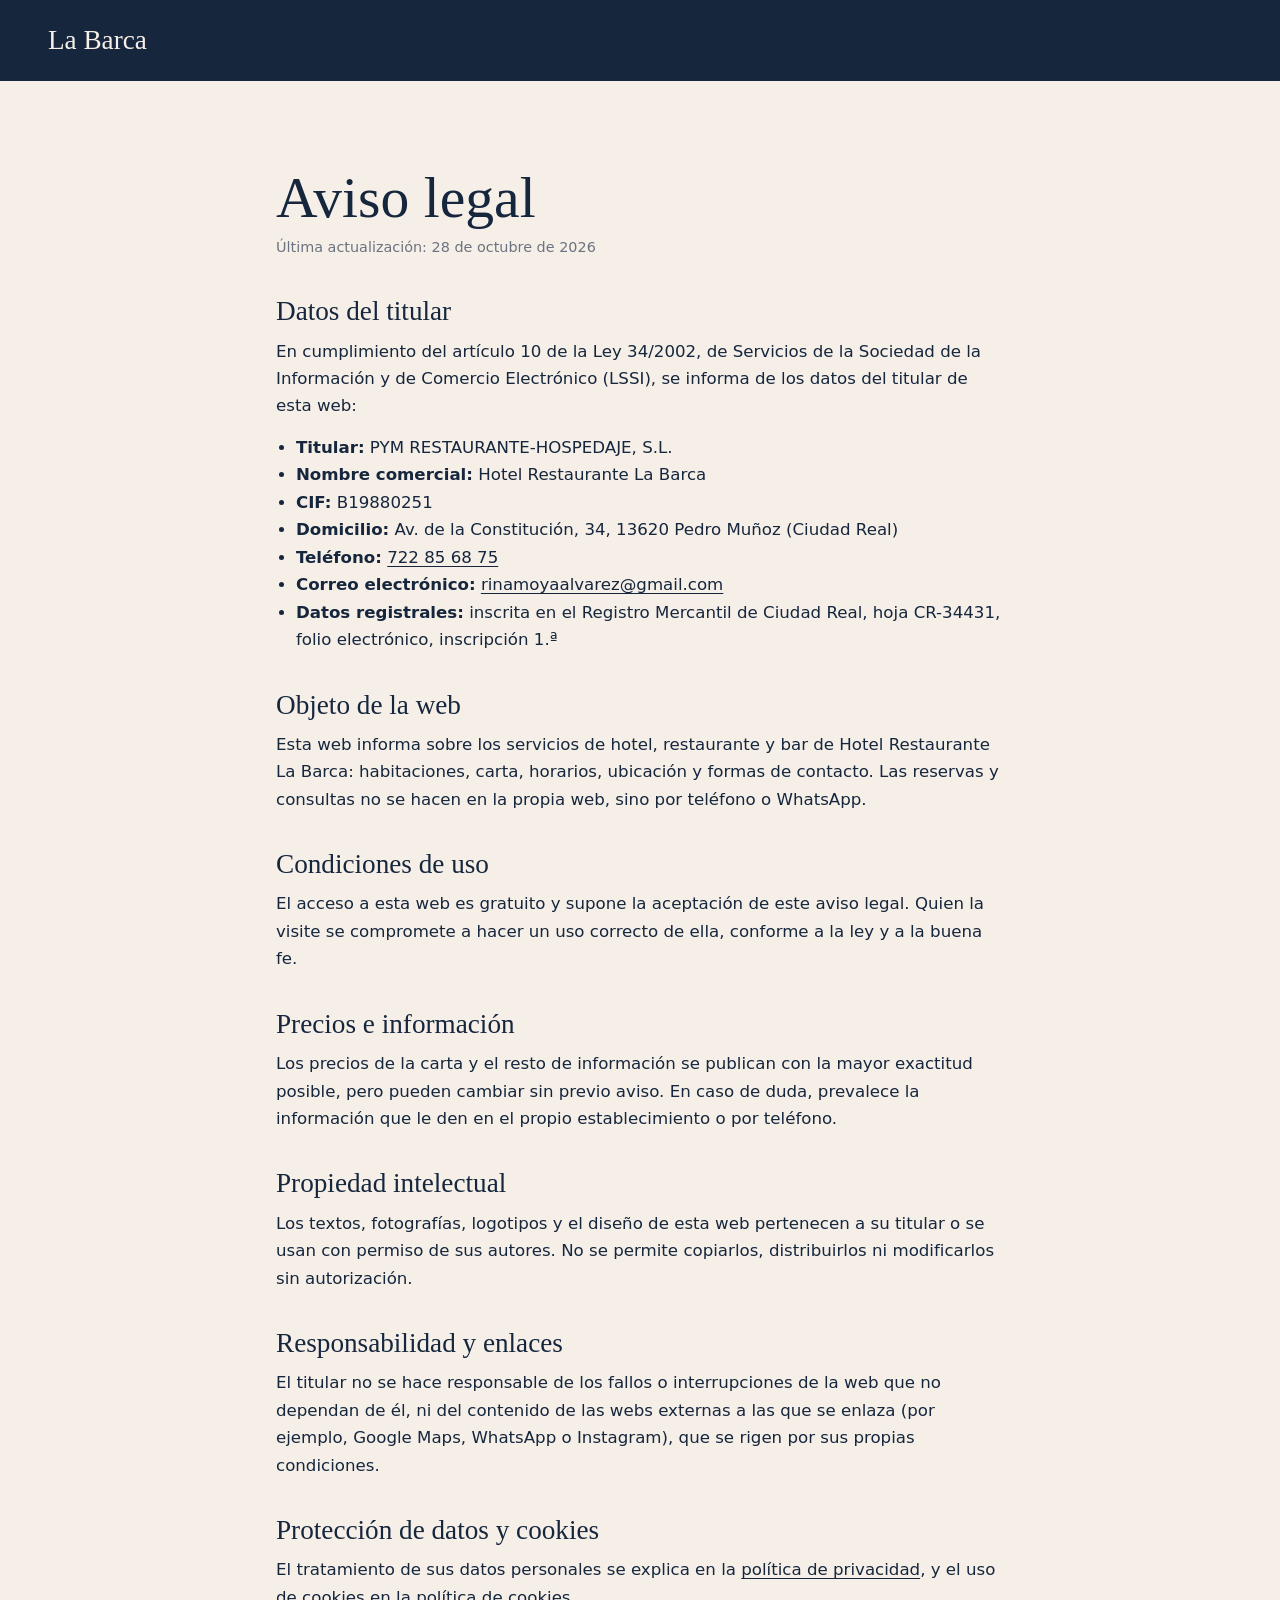
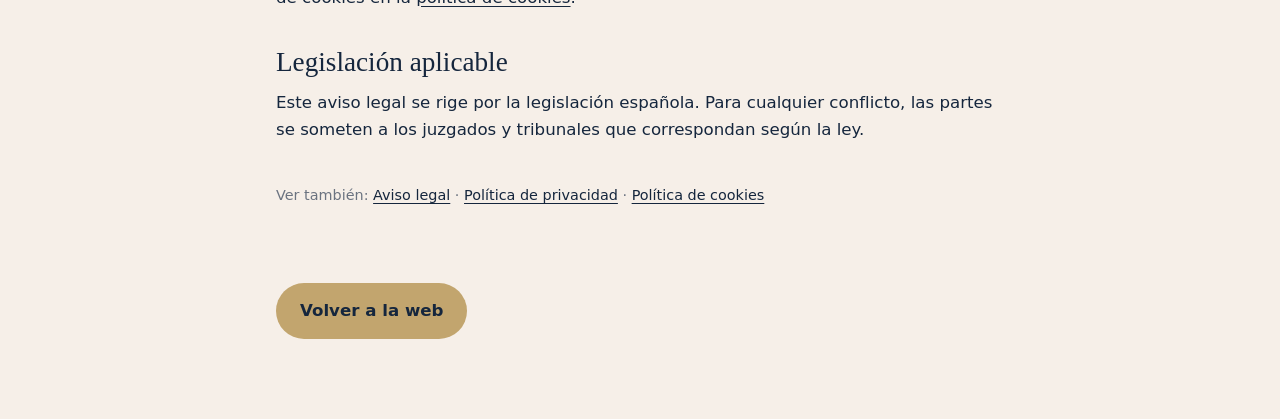
==== aviso-legal.html @ 8e994eb9 "Aviso legal y política de privacidad, enlazados en el pie Co-Authored-By: Claude Opus 5.5 <noreply@a" ====
<!doctype html>
<html lang="es">
<head>
<meta charset="utf-8">
<meta http-equiv="Content-Security-Policy" content="default-src 'none'; style-src 'unsafe-inline' https://fonts.googleapis.com; font-src https://fonts.gstatic.com; img-src 'self'; base-uri 'none'; form-action 'none'; upgrade-insecure-requests">
<meta name="referrer" content="strict-origin-when-cross-origin">
<meta name="viewport" content="width=device-width, initial-scale=1">
<title>Aviso legal · Hotel Restaurante La Barca</title>
<meta name="description" content="Aviso legal de la web del Hotel Restaurante La Barca, Pedro Muñoz.">
<link rel="canonical" href="https://hotelrestaurantelabarca.es/aviso-legal.html">
<meta name="theme-color" content="#15263d">
<link href="https://fonts.googleapis.com/css2?family=Instrument+Serif&family=Inter:wght@400;600&family=UnifrakturMaguntia&display=swap" rel="stylesheet">
<style>
:root { --lagoon: #15263d; --flamingo: #c2a56e; --sand: #f6efe8; --sand-2: #ece2d6; }
* { box-sizing: border-box; margin: 0; }
body { background: var(--sand); color: var(--lagoon); font: 400 1.04rem/1.65 Inter, system-ui, sans-serif; }
header { background: var(--lagoon); color: var(--sand); padding: 18px clamp(16px, 4vw, 48px); }
header a { color: inherit; text-decoration: none; font-family: "UnifrakturMaguntia", serif; font-size: 1.7rem; }
main { max-width: 760px; margin: 0 auto; padding: clamp(40px, 7vw, 88px) 16px 80px; }
h1 { font: 400 clamp(2.4rem, 6vw, 3.6rem)/1 "Instrument Serif", serif; margin-bottom: 10px; }
.upd { color: #6b7380; font-size: .9rem; margin-bottom: 36px; }
h2 { font: 400 1.7rem/1.15 "Instrument Serif", serif; margin: 36px 0 10px; }
p, ul { margin-bottom: 14px; } ul { padding-left: 1.2em; }
a { color: var(--lagoon); text-underline-offset: 3px; }
table { width: 100%; border-collapse: collapse; margin: 8px 0 16px; font-size: .95rem; }
th, td { text-align: left; vertical-align: top; padding: 10px 8px; border-bottom: 1px solid var(--sand-2); }
th { font-weight: 600; }
.back { display: inline-block; margin-top: 40px; padding: 14px 24px; border-radius: 999px; background: var(--flamingo); color: var(--lagoon); font-weight: 600; text-decoration: none; }
@media (max-width: 560px) { table, tbody, tr, td, th { display: block; } thead { display: none; } td { border: 0; padding: 2px 0; } tr { padding: 12px 0; border-bottom: 1px solid var(--sand-2); } }
</style>
</head>
<body>
<header><a href="./">La Barca</a></header>
<main>
<h1>Aviso legal</h1>
<p class="upd">Última actualización: 28 de octubre de 2026</p>

<h2>Datos del titular</h2>
<p>En cumplimiento del artículo 10 de la Ley 34/2002, de Servicios de la Sociedad de la Información y de Comercio Electrónico (LSSI), se informa de los datos del titular de esta web:</p>
<ul>
<li><strong>Titular:</strong> PYM RESTAURANTE-HOSPEDAJE, S.L.</li>
<li><strong>Nombre comercial:</strong> Hotel Restaurante La Barca</li>
<li><strong>CIF:</strong> B19880251</li>
<li><strong>Domicilio:</strong> Av. de la Constitución, 34, 13620 Pedro Muñoz (Ciudad Real)</li>
<li><strong>Teléfono:</strong> <a href="tel:+34722856875">722 85 68 75</a></li>
<li><strong>Correo electrónico:</strong> <a href="mailto:rinamoyaalvarez@gmail.com">rinamoyaalvarez@gmail.com</a></li>
<li><strong>Datos registrales:</strong> inscrita en el Registro Mercantil de Ciudad Real, hoja CR-34431, folio electrónico, inscripción 1.ª</li>
</ul>

<h2>Objeto de la web</h2>
<p>Esta web informa sobre los servicios de hotel, restaurante y bar de Hotel Restaurante La Barca: habitaciones, carta, horarios, ubicación y formas de contacto. Las reservas y consultas no se hacen en la propia web, sino por teléfono o WhatsApp.</p>

<h2>Condiciones de uso</h2>
<p>El acceso a esta web es gratuito y supone la aceptación de este aviso legal. Quien la visite se compromete a hacer un uso correcto de ella, conforme a la ley y a la buena fe.</p>

<h2>Precios e información</h2>
<p>Los precios de la carta y el resto de información se publican con la mayor exactitud posible, pero pueden cambiar sin previo aviso. En caso de duda, prevalece la información que le den en el propio establecimiento o por teléfono.</p>

<h2>Propiedad intelectual</h2>
<p>Los textos, fotografías, logotipos y el diseño de esta web pertenecen a su titular o se usan con permiso de sus autores. No se permite copiarlos, distribuirlos ni modificarlos sin autorización.</p>

<h2>Responsabilidad y enlaces</h2>
<p>El titular no se hace responsable de los fallos o interrupciones de la web que no dependan de él, ni del contenido de las webs externas a las que se enlaza (por ejemplo, Google Maps, WhatsApp o Instagram), que se rigen por sus propias condiciones.</p>

<h2>Protección de datos y cookies</h2>
<p>El tratamiento de sus datos personales se explica en la <a href="privacidad.html">política de privacidad</a>, y el uso de cookies en la <a href="cookies.html">política de cookies</a>.</p>

<h2>Legislación aplicable</h2>
<p>Este aviso legal se rige por la legislación española. Para cualquier conflicto, las partes se someten a los juzgados y tribunales que correspondan según la ley.</p>
<p class="upd" style="margin-top:40px">Ver también: <a href="aviso-legal.html">Aviso legal</a> · <a href="privacidad.html">Política de privacidad</a> · <a href="cookies.html">Política de cookies</a></p>

<a class="back" href="./">Volver a la web</a>
</main>
</body>
</html>
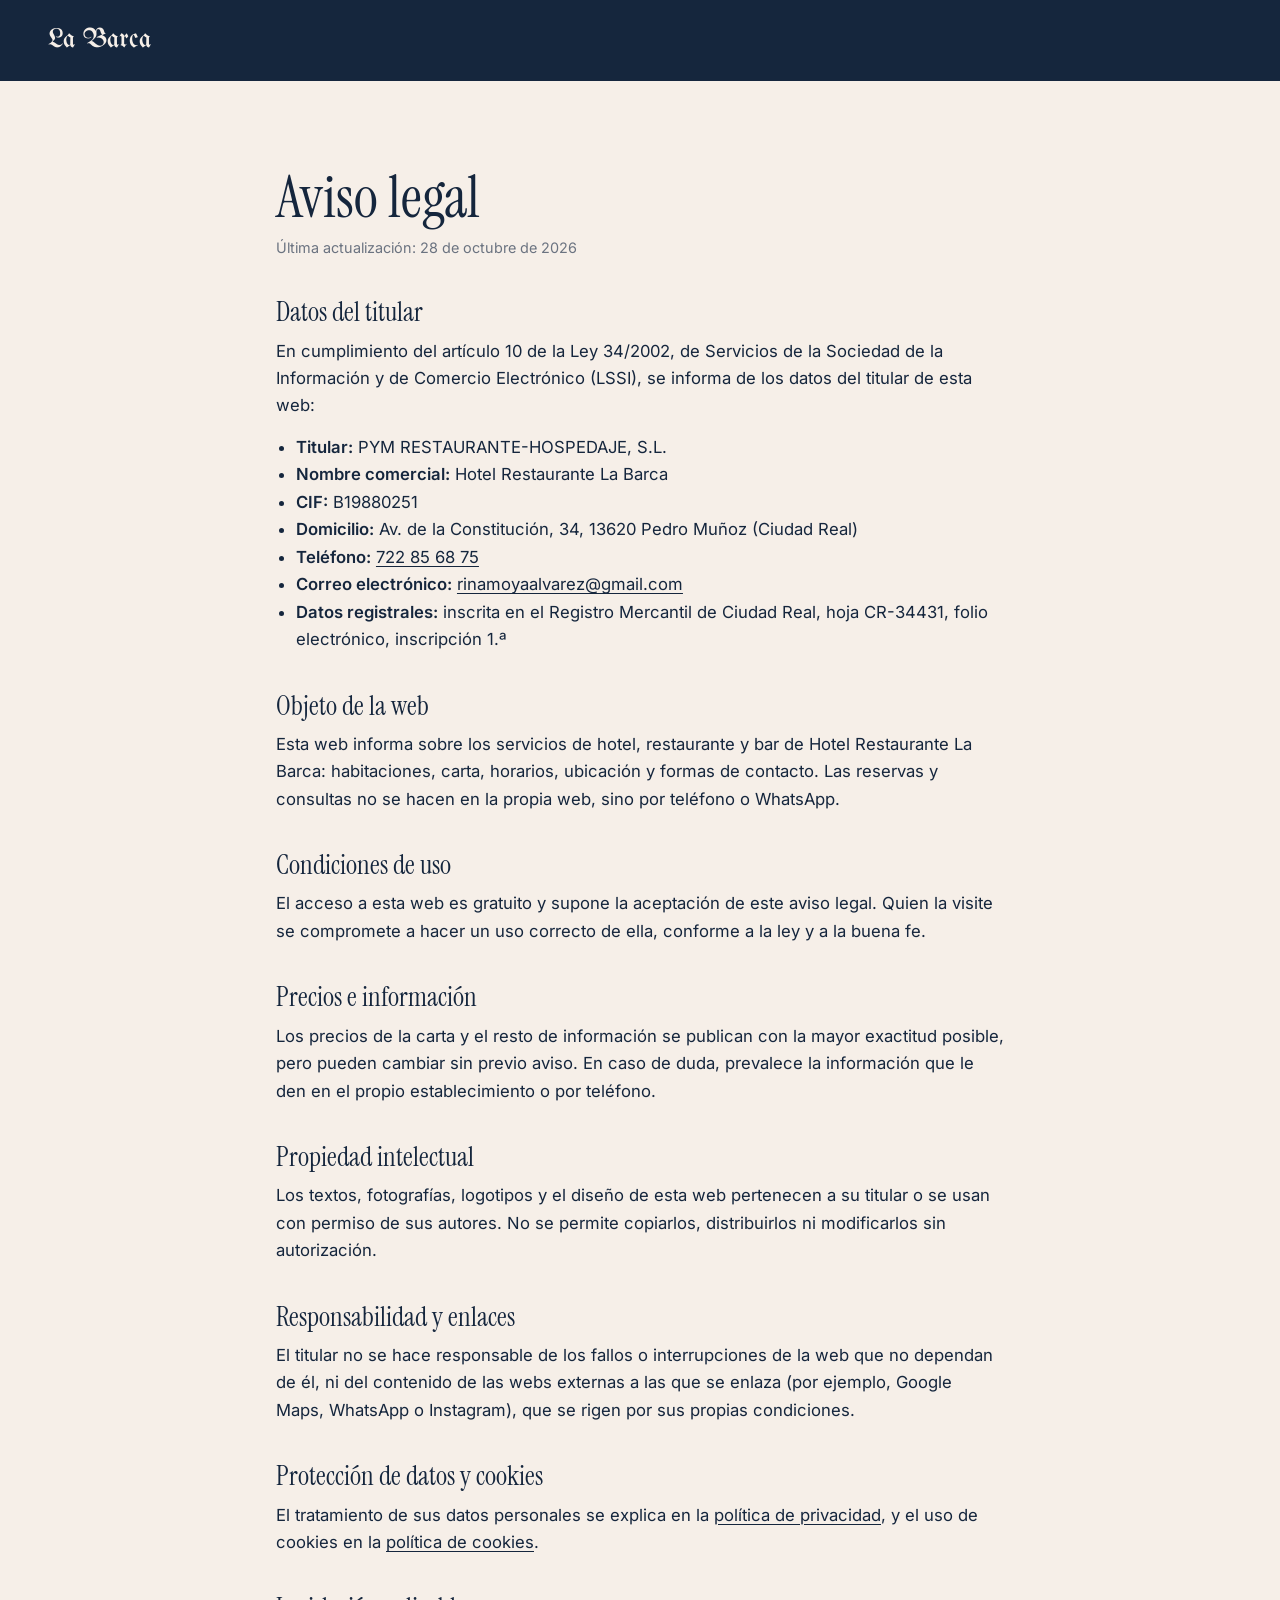
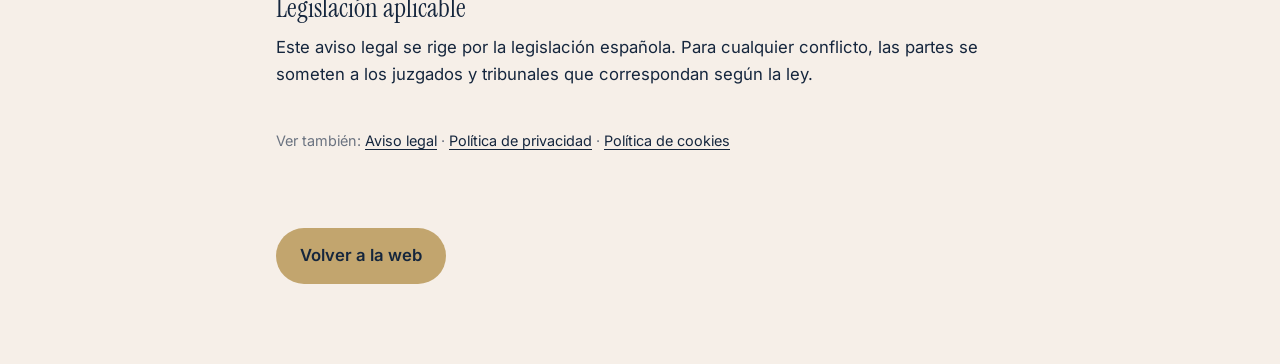
==== commit 85c4fbb4: "Fuentes alojadas en la web, GitHub en la privacidad y precio de los helados Co-Authored-By: Claude O" ====
--- a/aviso-legal.html
+++ b/aviso-legal.html
@@ -2,14 +2,14 @@
 <html lang="es">
 <head>
 <meta charset="utf-8">
-<meta http-equiv="Content-Security-Policy" content="default-src 'none'; style-src 'unsafe-inline' https://fonts.googleapis.com; font-src https://fonts.gstatic.com; img-src 'self'; base-uri 'none'; form-action 'none'; upgrade-insecure-requests">
+<meta http-equiv="Content-Security-Policy" content="default-src 'none'; style-src 'self' 'unsafe-inline'; font-src 'self'; img-src 'self'; base-uri 'none'; form-action 'none'; upgrade-insecure-requests">
 <meta name="referrer" content="strict-origin-when-cross-origin">
 <meta name="viewport" content="width=device-width, initial-scale=1">
 <title>Aviso legal · Hotel Restaurante La Barca</title>
 <meta name="description" content="Aviso legal de la web del Hotel Restaurante La Barca, Pedro Muñoz.">
 <link rel="canonical" href="https://hotelrestaurantelabarca.es/aviso-legal.html">
 <meta name="theme-color" content="#15263d">
-<link href="https://fonts.googleapis.com/css2?family=Instrument+Serif&family=Inter:wght@400;600&family=UnifrakturMaguntia&display=swap" rel="stylesheet">
+<link href="fonts.css" rel="stylesheet">
 <style>
 :root { --lagoon: #15263d; --flamingo: #c2a56e; --sand: #f6efe8; --sand-2: #ece2d6; }
 * { box-sizing: border-box; margin: 0; }
--- a/fonts.css
+++ b/fonts.css
@@ -0,0 +1,99 @@
+/* latin-ext */
+@font-face {
+  font-family: 'Instrument Serif';
+  font-style: italic;
+  font-weight: 400;
+  font-display: swap;
+  src: url(fonts/instrument-serif-italic-latin-ext.woff2) format('woff2');
+  unicode-range: U+0100-02BA, U+02BD-02C5, U+02C7-02CC, U+02CE-02D7, U+02DD-02FF, U+0304, U+0308, U+0329, U+1D00-1DBF, U+1E00-1E9F, U+1EF2-1EFF, U+2020, U+20A0-20AB, U+20AD-20C4, U+2113, U+2C60-2C7F, U+A720-A7FF;
+}
+/* latin */
+@font-face {
+  font-family: 'Instrument Serif';
+  font-style: italic;
+  font-weight: 400;
+  font-display: swap;
+  src: url(fonts/instrument-serif-italic-latin.woff2) format('woff2');
+  unicode-range: U+0000-00FF, U+0131, U+0152-0153, U+02BB-02BC, U+02C6, U+02DA, U+02DC, U+0304, U+0308, U+0329, U+2000-206F, U+20AC, U+2122, U+2191, U+2193, U+2212, U+2215, U+FEFF, U+FFFD;
+}
+/* latin-ext */
+@font-face {
+  font-family: 'Instrument Serif';
+  font-style: normal;
+  font-weight: 400;
+  font-display: swap;
+  src: url(fonts/instrument-serif-normal-latin-ext.woff2) format('woff2');
+  unicode-range: U+0100-02BA, U+02BD-02C5, U+02C7-02CC, U+02CE-02D7, U+02DD-02FF, U+0304, U+0308, U+0329, U+1D00-1DBF, U+1E00-1E9F, U+1EF2-1EFF, U+2020, U+20A0-20AB, U+20AD-20C4, U+2113, U+2C60-2C7F, U+A720-A7FF;
+}
+/* latin */
+@font-face {
+  font-family: 'Instrument Serif';
+  font-style: normal;
+  font-weight: 400;
+  font-display: swap;
+  src: url(fonts/instrument-serif-normal-latin.woff2) format('woff2');
+  unicode-range: U+0000-00FF, U+0131, U+0152-0153, U+02BB-02BC, U+02C6, U+02DA, U+02DC, U+0304, U+0308, U+0329, U+2000-206F, U+20AC, U+2122, U+2191, U+2193, U+2212, U+2215, U+FEFF, U+FFFD;
+}
+/* latin-ext */
+@font-face {
+  font-family: 'Inter';
+  font-style: normal;
+  font-weight: 400;
+  font-display: swap;
+  src: url(fonts/inter-normal-latin-ext.woff2) format('woff2');
+  unicode-range: U+0100-02BA, U+02BD-02C5, U+02C7-02CC, U+02CE-02D7, U+02DD-02FF, U+0304, U+0308, U+0329, U+1D00-1DBF, U+1E00-1E9F, U+1EF2-1EFF, U+2020, U+20A0-20AB, U+20AD-20C4, U+2113, U+2C60-2C7F, U+A720-A7FF;
+}
+/* latin */
+@font-face {
+  font-family: 'Inter';
+  font-style: normal;
+  font-weight: 400;
+  font-display: swap;
+  src: url(fonts/inter-normal-latin.woff2) format('woff2');
+  unicode-range: U+0000-00FF, U+0131, U+0152-0153, U+02BB-02BC, U+02C6, U+02DA, U+02DC, U+0304, U+0308, U+0329, U+2000-206F, U+20AC, U+2122, U+2191, U+2193, U+2212, U+2215, U+FEFF, U+FFFD;
+}
+/* latin-ext */
+@font-face {
+  font-family: 'Inter';
+  font-style: normal;
+  font-weight: 500;
+  font-display: swap;
+  src: url(fonts/inter-normal-latin-ext.woff2) format('woff2');
+  unicode-range: U+0100-02BA, U+02BD-02C5, U+02C7-02CC, U+02CE-02D7, U+02DD-02FF, U+0304, U+0308, U+0329, U+1D00-1DBF, U+1E00-1E9F, U+1EF2-1EFF, U+2020, U+20A0-20AB, U+20AD-20C4, U+2113, U+2C60-2C7F, U+A720-A7FF;
+}
+/* latin */
+@font-face {
+  font-family: 'Inter';
+  font-style: normal;
+  font-weight: 500;
+  font-display: swap;
+  src: url(fonts/inter-normal-latin.woff2) format('woff2');
+  unicode-range: U+0000-00FF, U+0131, U+0152-0153, U+02BB-02BC, U+02C6, U+02DA, U+02DC, U+0304, U+0308, U+0329, U+2000-206F, U+20AC, U+2122, U+2191, U+2193, U+2212, U+2215, U+FEFF, U+FFFD;
+}
+/* latin-ext */
+@font-face {
+  font-family: 'Inter';
+  font-style: normal;
+  font-weight: 600;
+  font-display: swap;
+  src: url(fonts/inter-normal-latin-ext.woff2) format('woff2');
+  unicode-range: U+0100-02BA, U+02BD-02C5, U+02C7-02CC, U+02CE-02D7, U+02DD-02FF, U+0304, U+0308, U+0329, U+1D00-1DBF, U+1E00-1E9F, U+1EF2-1EFF, U+2020, U+20A0-20AB, U+20AD-20C4, U+2113, U+2C60-2C7F, U+A720-A7FF;
+}
+/* latin */
+@font-face {
+  font-family: 'Inter';
+  font-style: normal;
+  font-weight: 600;
+  font-display: swap;
+  src: url(fonts/inter-normal-latin.woff2) format('woff2');
+  unicode-range: U+0000-00FF, U+0131, U+0152-0153, U+02BB-02BC, U+02C6, U+02DA, U+02DC, U+0304, U+0308, U+0329, U+2000-206F, U+20AC, U+2122, U+2191, U+2193, U+2212, U+2215, U+FEFF, U+FFFD;
+}
+/* latin */
+@font-face {
+  font-family: 'UnifrakturMaguntia';
+  font-style: normal;
+  font-weight: 400;
+  font-display: swap;
+  src: url(fonts/unifrakturmaguntia-normal-latin.woff2) format('woff2');
+  unicode-range: U+0000-00FF, U+0131, U+0152-0153, U+02BB-02BC, U+02C6, U+02DA, U+02DC, U+0304, U+0308, U+0329, U+2000-206F, U+20AC, U+2122, U+2191, U+2193, U+2212, U+2215, U+FEFF, U+FFFD;
+}
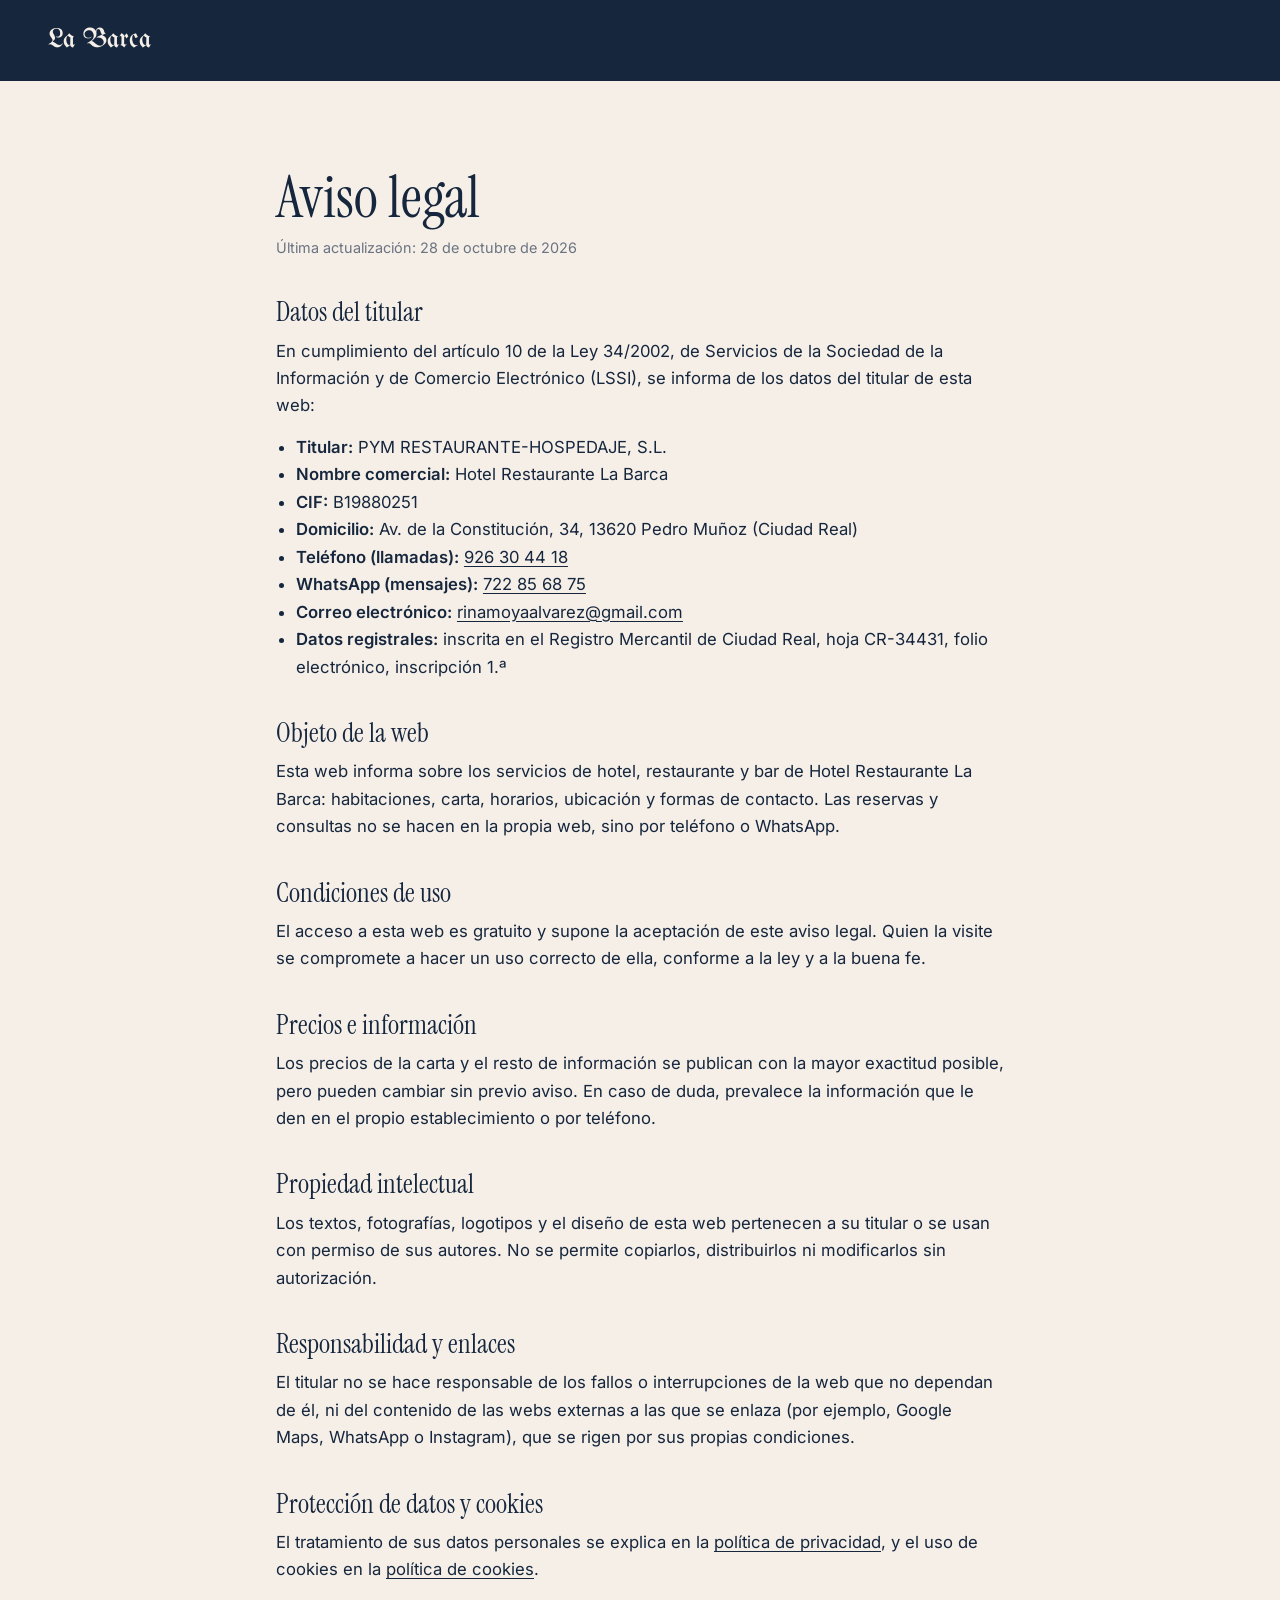
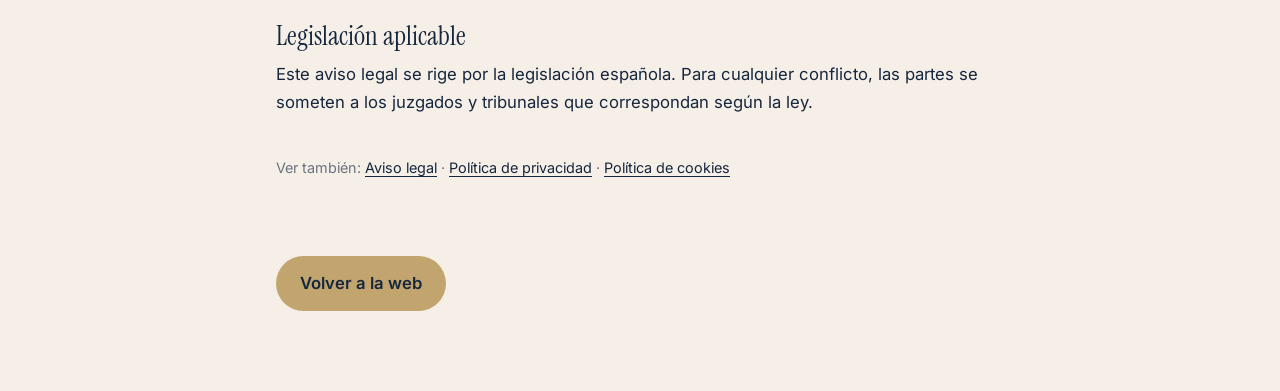
==== commit 371b773f: "Logo nuevo en el encabezado e icono de pestaña; teléfono fijo para llamadas y WhatsApp aparte Co-Aut" ====
--- a/aviso-legal.html
+++ b/aviso-legal.html
@@ -8,6 +8,10 @@
 <title>Aviso legal · Hotel Restaurante La Barca</title>
 <meta name="description" content="Aviso legal de la web del Hotel Restaurante La Barca, Pedro Muñoz.">
 <link rel="canonical" href="https://hotelrestaurantelabarca.es/aviso-legal.html">
+<link rel="icon" href="favicon.ico" sizes="any">
+<link rel="icon" type="image/png" sizes="48x48" href="img/icono-48.png">
+<link rel="icon" type="image/png" sizes="192x192" href="img/icono-192.png">
+<link rel="apple-touch-icon" href="img/apple-touch-icon.png">
 <meta name="theme-color" content="#15263d">
 <link href="fonts.css" rel="stylesheet">
 <style>
@@ -42,7 +46,8 @@
 <li><strong>Nombre comercial:</strong> Hotel Restaurante La Barca</li>
 <li><strong>CIF:</strong> B19880251</li>
 <li><strong>Domicilio:</strong> Av. de la Constitución, 34, 13620 Pedro Muñoz (Ciudad Real)</li>
-<li><strong>Teléfono:</strong> <a href="tel:+34722856875">722 85 68 75</a></li>
+<li><strong>Teléfono (llamadas):</strong> <a href="tel:+34926304418">926 30 44 18</a></li>
+<li><strong>WhatsApp (mensajes):</strong> <a href="https://wa.me/34722856875" target="_blank" rel="noopener">722 85 68 75</a></li>
 <li><strong>Correo electrónico:</strong> <a href="mailto:rinamoyaalvarez@gmail.com">rinamoyaalvarez@gmail.com</a></li>
 <li><strong>Datos registrales:</strong> inscrita en el Registro Mercantil de Ciudad Real, hoja CR-34431, folio electrónico, inscripción 1.ª</li>
 </ul>
